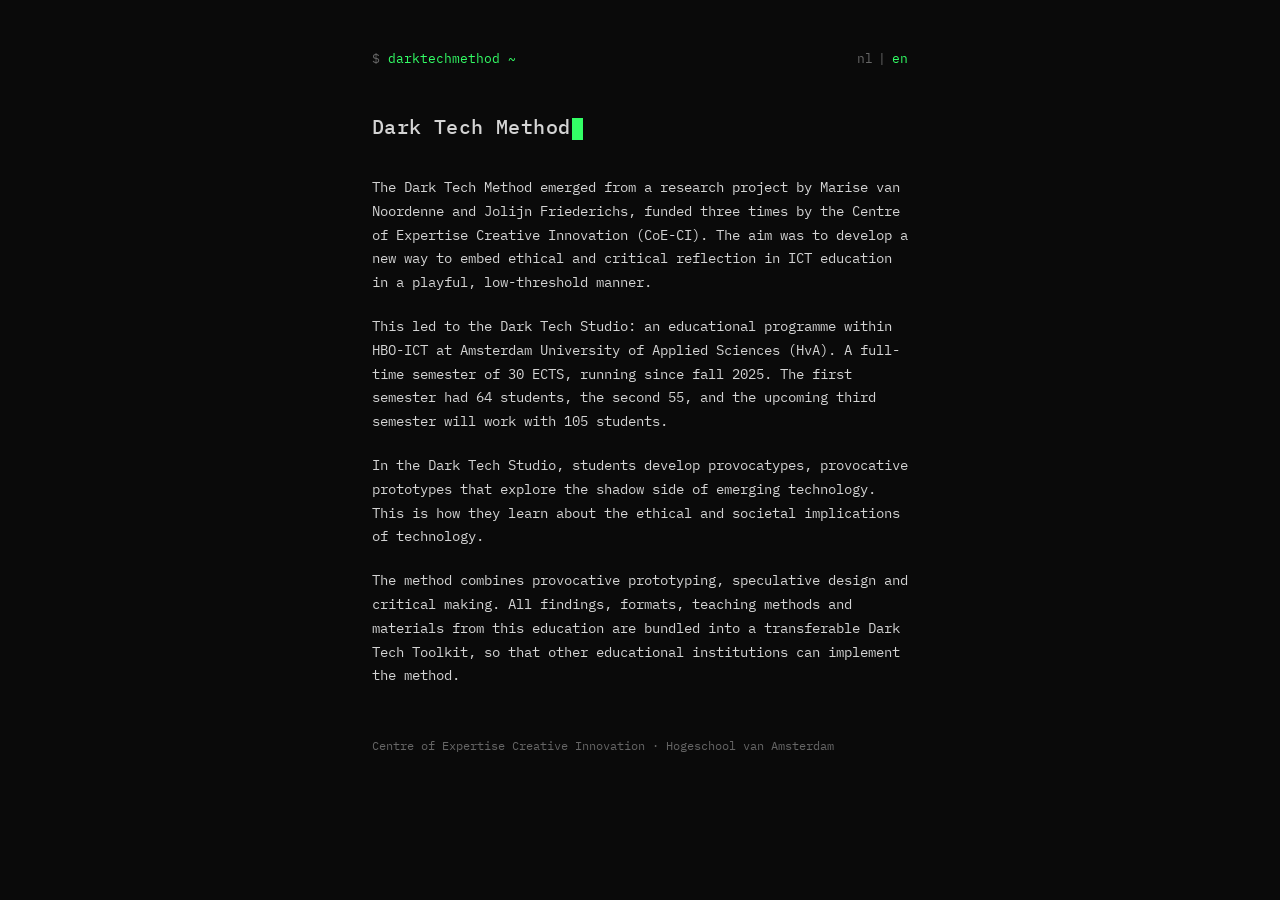
==== index.html @ 6138d69b "Initial Dark Tech Method site with bilingual terminal UI. Single-page static site with NL/EN languag" ====
<!DOCTYPE html>
<html lang="nl">
<head>
  <meta charset="UTF-8" />
  <meta name="viewport" content="width=device-width, initial-scale=1.0" />
  <title>Dark Tech Methode</title>
  <meta name="description" content="Een overdraagbare methode voor ethische en kritische reflectie op technologie in het ICT-onderwijs — ontwikkeld aan de Hogeschool van Amsterdam." />
  <link rel="stylesheet" href="style.css" />
  <link rel="preconnect" href="https://fonts.googleapis.com" />
  <link rel="preconnect" href="https://fonts.gstatic.com" crossorigin />
  <link href="https://fonts.googleapis.com/css2?family=IBM+Plex+Mono:wght@400;500&display=swap" rel="stylesheet" />
  <link rel="icon" type="image/svg+xml" href="data:image/svg+xml,<svg xmlns='http://www.w3.org/2000/svg' viewBox='0 0 32 32'><rect width='32' height='32' fill='%230a0a0a'/><text x='6' y='22' font-family='monospace' font-size='16' fill='%2333ff66'>$</text></svg>" />
</head>
<body>

  <main class="page">

    <div class="top">
      <p class="prompt">darktechmethod ~</p>
      <div class="lang-switch" role="group" aria-label="Taal / Language">
        <button type="button" class="lang-btn active" data-lang="nl">nl</button>
        <span class="lang-sep">|</span>
        <button type="button" class="lang-btn" data-lang="en">en</button>
      </div>
    </div>

    <h1><span data-i18n="title">Dark Tech Methode</span><span class="cursor" aria-hidden="true"></span></h1>

    <div class="text">
      <p data-i18n="p1">De Dark Tech Methode is voortgekomen uit een onderzoeksproject van Marise van Noordenne en Jolijn Friederichs, drie keer gefinancierd door het Centre of Expertise Creative Innovation (CoE-CI). Het doel was een nieuwe manier te ontwikkelen om ethische en kritische reflectie op een speelse en laagdrempelige manier in te bedden in het ICT-onderwijs.</p>

      <p data-i18n="p2">Dit mondde uit in de opzet van de Dark Tech Studio: een onderwijsprogramma op HBO-ICT aan de Hogeschool van Amsterdam. Een fulltime semester van 30 ECTS, dat sinds het najaar van 2025 draait. Het eerste semester telde 64 studenten, het tweede 55, en het derde aankomende semester gaat aan de slag met 105 studenten.</p>

      <p data-i18n="p3">In de Dark Tech Studio ontwikkelen studenten provocatypes, provocatieve prototypes die de schaduwkant van opkomende technologie verkennen. Zo leren ze over de ethische en maatschappelijke implicaties van technologie.</p>

      <p data-i18n="p4">De methode is een combinatie van provocative prototyping, speculative design en critical making. Alle bevindingen, formats, lesvormen en materialen uit dit onderwijs worden gebundeld in een overdraagbare Dark Tech Toolkit, zodat ook andere onderwijsinstellingen de methode kunnen implementeren.</p>
    </div>

    <p class="footer">Centre of Expertise Creative Innovation · Hogeschool van Amsterdam</p>

  </main>

  <script src="script.js"></script>
</body>
</html>
---- style.css ----
*, *::before, *::after {
  box-sizing: border-box;
  margin: 0;
  padding: 0;
}

:root {
  --bg: #0a0a0a;
  --fg: #d4d4d4;
  --dim: #666;
  --accent: #33ff66;
  --font: 'IBM Plex Mono', ui-monospace, monospace;
  --max: 36rem;
}

body {
  font-family: var(--font);
  font-size: 14px;
  line-height: 1.7;
  color: var(--fg);
  background: var(--bg);
  -webkit-font-smoothing: antialiased;
}

.page {
  max-width: var(--max);
  margin: 0 auto;
  padding: 3rem 1.25rem 4rem;
}

.top {
  display: flex;
  align-items: center;
  justify-content: space-between;
  gap: 1rem;
  margin-bottom: 2.5rem;
}

.prompt {
  color: var(--accent);
  font-size: 13px;
}

.prompt::before {
  content: '$ ';
  color: var(--dim);
}

.lang-switch {
  display: flex;
  align-items: center;
  gap: 0.35rem;
  font-size: 13px;
}

.lang-btn {
  font: inherit;
  color: var(--dim);
  background: none;
  border: none;
  cursor: pointer;
  padding: 0;
}

.lang-btn:hover {
  color: var(--fg);
}

.lang-btn.active {
  color: var(--accent);
}

.lang-sep {
  color: var(--dim);
}

h1 {
  font-size: 1.25rem;
  font-weight: 500;
  letter-spacing: 0.02em;
  margin-bottom: 2rem;
}

.cursor {
  display: inline-block;
  width: 0.55em;
  height: 1.1em;
  margin-left: 2px;
  vertical-align: text-bottom;
  background: var(--accent);
  animation: blink 1.1s step-end infinite;
}

@keyframes blink {
  50% { opacity: 0; }
}

.text p {
  margin-bottom: 1.25rem;
}

.text p:last-child {
  margin-bottom: 0;
}

.footer {
  margin-top: 3rem;
  font-size: 12px;
  color: var(--dim);
}

@media (prefers-reduced-motion: reduce) {
  .cursor {
    animation: none;
    opacity: 0.6;
  }
}
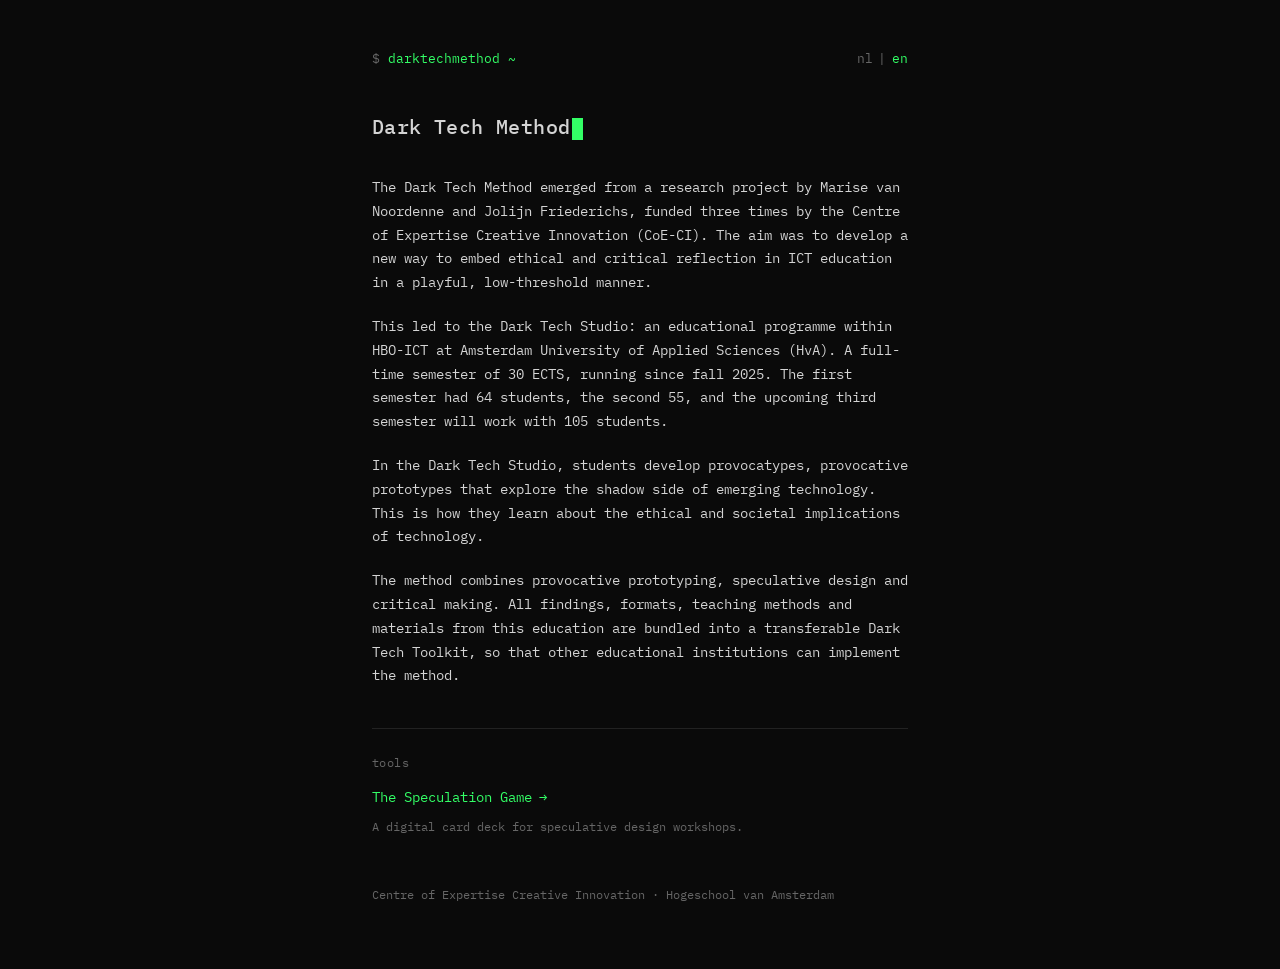
==== commit fd3e24bb: "Add Speculation Game as /speculation-game/ subpage." ====
--- a/index.html
+++ b/index.html
@@ -16,7 +16,7 @@
   <main class="page">
 
     <div class="top">
-      <p class="prompt">darktechmethod ~</p>
+      <p class="prompt" data-i18n="prompt">darktechmethode ~</p>
       <div class="lang-switch" role="group" aria-label="Taal / Language">
         <button type="button" class="lang-btn active" data-lang="nl">nl</button>
         <span class="lang-sep">|</span>
@@ -36,6 +36,15 @@
       <p data-i18n="p4">De methode is een combinatie van provocative prototyping, speculative design en critical making. Alle bevindingen, formats, lesvormen en materialen uit dit onderwijs worden gebundeld in een overdraagbare Dark Tech Toolkit, zodat ook andere onderwijsinstellingen de methode kunnen implementeren.</p>
     </div>
 
+    <nav class="tools" aria-label="Tools">
+      <p class="tools-label" data-i18n="toolsLabel">Tools</p>
+      <a class="tool-link" href="/speculation-game/">
+        <span data-i18n="gameLink">The Speculation Game</span>
+        <span aria-hidden="true">→</span>
+      </a>
+      <p class="tool-note" data-i18n="gameNote">Digitale kaartenset voor speculative design workshops.</p>
+    </nav>
+
     <p class="footer">Centre of Expertise Creative Innovation · Hogeschool van Amsterdam</p>
 
   </main>
--- a/style.css
+++ b/style.css
@@ -103,6 +103,40 @@
   margin-bottom: 0;
 }
 
+.tools {
+  margin-top: 2.5rem;
+  padding-top: 1.5rem;
+  border-top: 1px solid #222;
+}
+
+.tools-label {
+  margin-bottom: 0.75rem;
+  font-size: 12px;
+  color: var(--dim);
+  text-transform: lowercase;
+  letter-spacing: 0.04em;
+}
+
+.tool-link {
+  display: inline-flex;
+  align-items: center;
+  gap: 0.45rem;
+  color: var(--accent);
+  text-decoration: none;
+  font-size: 14px;
+}
+
+.tool-link:hover {
+  text-decoration: underline;
+  text-underline-offset: 3px;
+}
+
+.tool-note {
+  margin-top: 0.45rem;
+  font-size: 12px;
+  color: var(--dim);
+}
+
 .footer {
   margin-top: 3rem;
   font-size: 12px;
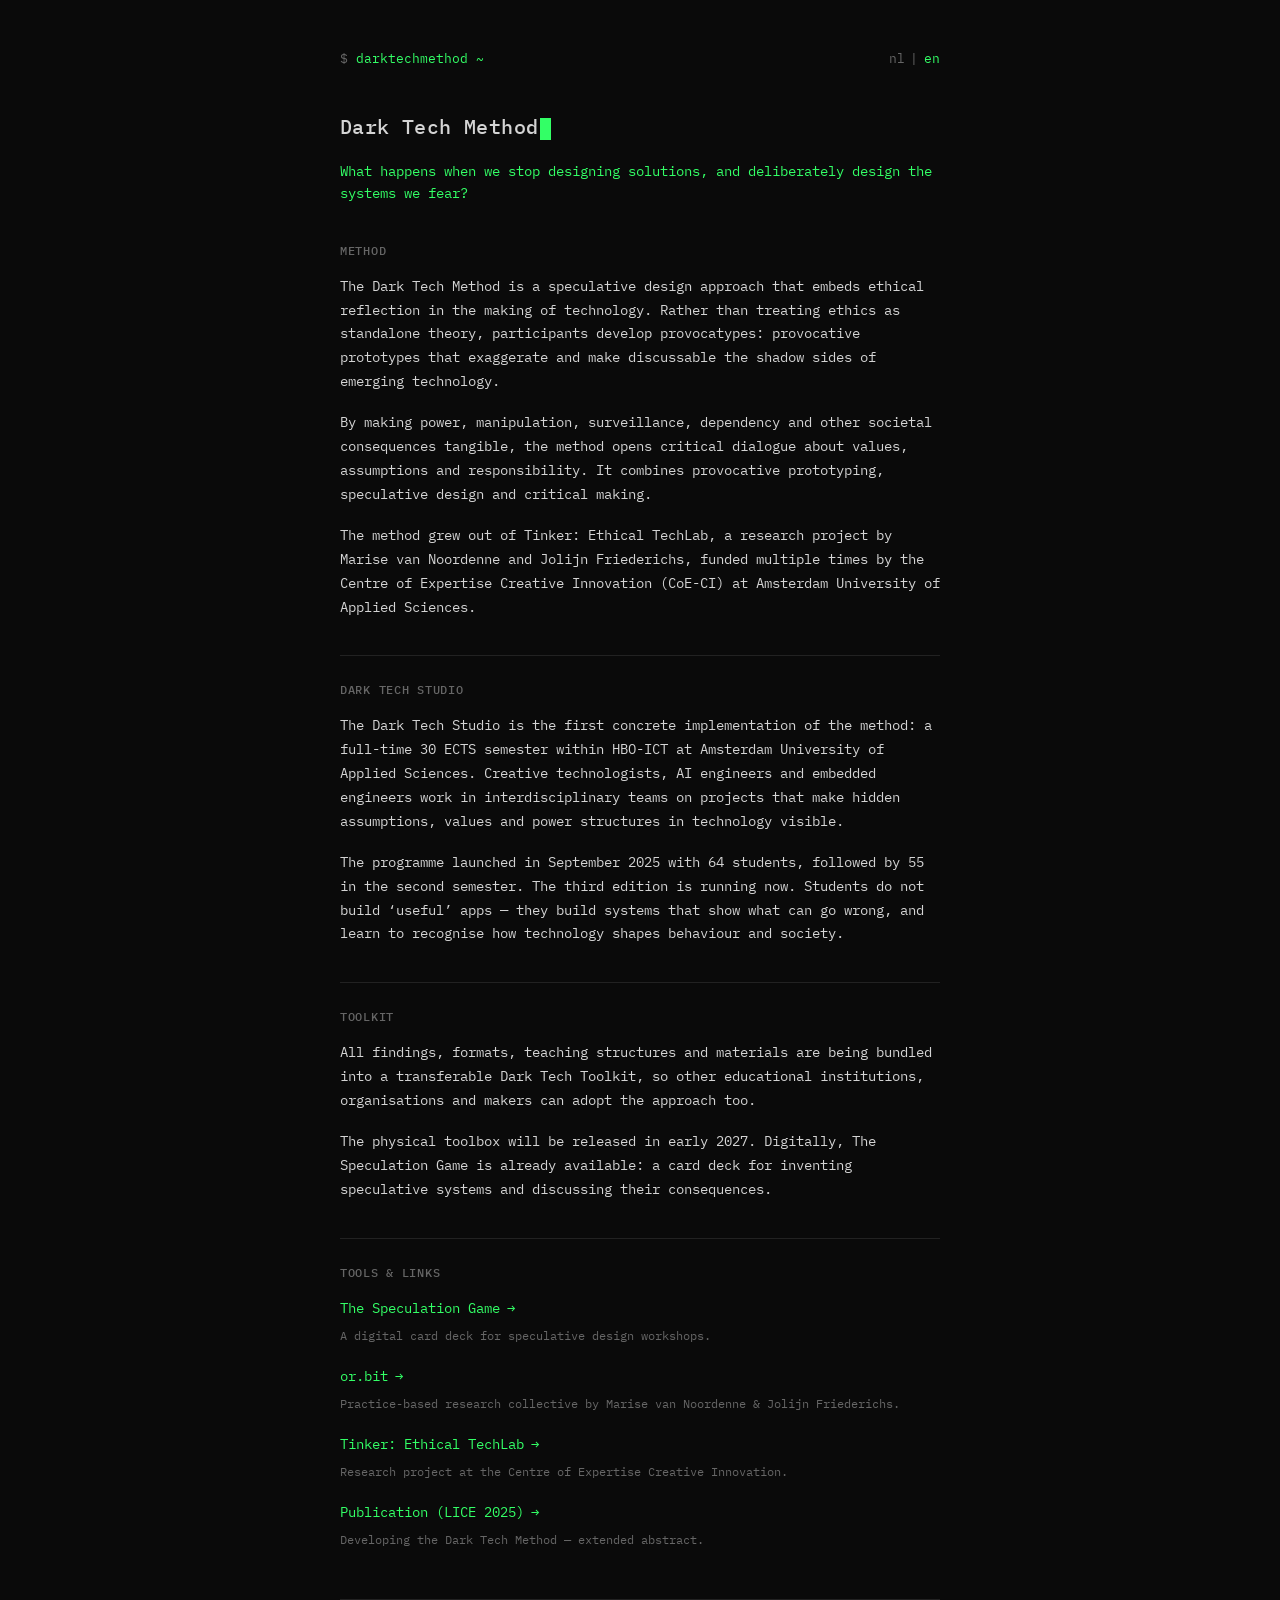
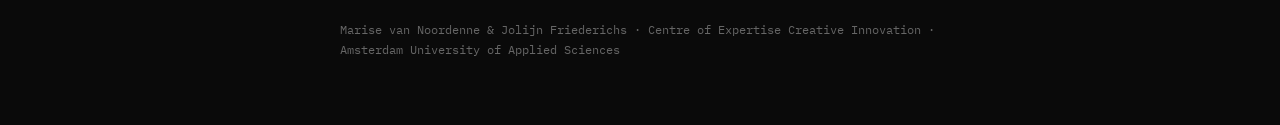
==== commit 60fb81ae: "Expand site with method, studio, toolkit (2027) and key links." ====
--- a/index.html
+++ b/index.html
@@ -25,27 +25,71 @@
     </div>
 
     <h1><span data-i18n="title">Dark Tech Methode</span><span class="cursor" aria-hidden="true"></span></h1>
+    <p class="lede" data-i18n="lede">Wat gebeurt er als we stoppen met oplossingen ontwerpen, en juist de systemen maken die we vrezen?</p>
 
-    <div class="text">
-      <p data-i18n="p1">De Dark Tech Methode is voortgekomen uit een onderzoeksproject van Marise van Noordenne en Jolijn Friederichs, drie keer gefinancierd door het Centre of Expertise Creative Innovation (CoE-CI). Het doel was een nieuwe manier te ontwikkelen om ethische en kritische reflectie op een speelse en laagdrempelige manier in te bedden in het ICT-onderwijs.</p>
+    <section class="block">
+      <h2 data-i18n="methodLabel">Methode</h2>
+      <div class="text">
+        <p data-i18n="method1">De Dark Tech Methode is een speculative design-aanpak die ethische reflectie inbedt in het maken van technologie. In plaats van ethiek als aparte theorie te behandelen, ontwikkelen deelnemers provocatypes: provocatieve prototypes die de schaduwkant van opkomende technologie uitvergroten en bespreekbaar maken.</p>
+        <p data-i18n="method2">Door macht, manipulatie, surveillance, afhankelijkheid en andere maatschappelijke gevolgen tastbaar te maken, ontstaat kritische dialoog over waarden, aannames en verantwoordelijkheid. De methode combineert provocative prototyping, speculative design en critical making.</p>
+        <p data-i18n="method3">De methode kwam voort uit Tinker: Ethical TechLab, een onderzoeksproject van Marise van Noordenne en Jolijn Friederichs, meermalen gefinancierd door het Centre of Expertise Creative Innovation (CoE-CI) aan de Hogeschool van Amsterdam.</p>
+      </div>
+    </section>
 
-      <p data-i18n="p2">Dit mondde uit in de opzet van de Dark Tech Studio: een onderwijsprogramma op HBO-ICT aan de Hogeschool van Amsterdam. Een fulltime semester van 30 ECTS, dat sinds het najaar van 2025 draait. Het eerste semester telde 64 studenten, het tweede 55, en het derde aankomende semester gaat aan de slag met 105 studenten.</p>
+    <section class="block">
+      <h2 data-i18n="studioLabel">Dark Tech Studio</h2>
+      <div class="text">
+        <p data-i18n="studio1">De Dark Tech Studio is de eerste concrete toepassing van de methode: een fulltime semester van 30 ECTS binnen HBO-ICT aan de Hogeschool van Amsterdam. Creative technologists, AI-engineers en embedded engineers werken interdisciplinair aan projecten die verborgen aannames, waarden en machtsstructuren in technologie zichtbaar maken.</p>
+        <p data-i18n="studio2">Het programma startte in september 2025 met 64 studenten, gevolgd door 55 in het tweede semester. De derde editie loopt nu. Studenten bouwen geen ‘handige’ apps, maar systemen die laten zien wat er mis kan gaan — en leren zo beter herkennen hoe technologie gedrag en samenleving stuurt.</p>
+      </div>
+    </section>
 
-      <p data-i18n="p3">In de Dark Tech Studio ontwikkelen studenten provocatypes, provocatieve prototypes die de schaduwkant van opkomende technologie verkennen. Zo leren ze over de ethische en maatschappelijke implicaties van technologie.</p>
+    <section class="block">
+      <h2 data-i18n="toolkitLabel">Toolkit</h2>
+      <div class="text">
+        <p data-i18n="toolkit1">Alle bevindingen, formats, lesvormen en materialen worden gebundeld in een overdraagbare Dark Tech Toolkit, zodat ook andere onderwijsinstellingen, organisaties en makers met de methode aan de slag kunnen.</p>
+        <p data-i18n="toolkit2">De fysieke toolbox verschijnt begin 2027. Digitaal is The Speculation Game al beschikbaar: een kaartenset om speculative systemen te bedenken en hun gevolgen te bespreken.</p>
+      </div>
+    </section>
 
-      <p data-i18n="p4">De methode is een combinatie van provocative prototyping, speculative design en critical making. Alle bevindingen, formats, lesvormen en materialen uit dit onderwijs worden gebundeld in een overdraagbare Dark Tech Toolkit, zodat ook andere onderwijsinstellingen de methode kunnen implementeren.</p>
-    </div>
+    <section class="block tools" aria-label="Tools">
+      <h2 data-i18n="toolsLabel">Tools & links</h2>
 
-    <nav class="tools" aria-label="Tools">
-      <p class="tools-label" data-i18n="toolsLabel">Tools</p>
-      <a class="tool-link" href="/speculation-game/">
-        <span data-i18n="gameLink">The Speculation Game</span>
-        <span aria-hidden="true">→</span>
-      </a>
-      <p class="tool-note" data-i18n="gameNote">Digitale kaartenset voor speculative design workshops.</p>
-    </nav>
+      <ul class="link-list">
+        <li>
+          <a class="tool-link" href="/speculation-game/">
+            <span data-i18n="gameLink">The Speculation Game</span>
+            <span aria-hidden="true">→</span>
+          </a>
+          <p class="tool-note" data-i18n="gameNote">Digitale kaartenset voor speculative design workshops.</p>
+        </li>
+        <li>
+          <a class="tool-link" href="https://www.or-bit.xyz/" rel="noopener">
+            <span data-i18n="orbitLink">or.bit</span>
+            <span aria-hidden="true">→</span>
+          </a>
+          <p class="tool-note" data-i18n="orbitNote">Practice-based research collective van Marise van Noordenne & Jolijn Friederichs.</p>
+        </li>
+        <li>
+          <a class="tool-link" href="https://coeci.nl/projecten/tinker-ethical-techlab-de-dark-tech-methode/" rel="noopener">
+            <span data-i18n="tinkerLink">Tinker: Ethical TechLab</span>
+            <span aria-hidden="true">→</span>
+          </a>
+          <p class="tool-note" data-i18n="tinkerNote">Onderzoeksproject bij Centre of Expertise Creative Innovation.</p>
+        </li>
+        <li>
+          <a class="tool-link" href="https://marisevannoordenne.nl/assets/publications/Developing-the-Dark-Tech-Method-2025.pdf" rel="noopener">
+            <span data-i18n="paperLink">Publicatie (LICE 2025)</span>
+            <span aria-hidden="true">→</span>
+          </a>
+          <p class="tool-note" data-i18n="paperNote">Developing the Dark Tech Method — extended abstract.</p>
+        </li>
+      </ul>
+    </section>
 
-    <p class="footer">Centre of Expertise Creative Innovation · Hogeschool van Amsterdam</p>
+    <p class="footer">
+      <span data-i18n="footer">Marise van Noordenne & Jolijn Friederichs · Centre of Expertise Creative Innovation · Hogeschool van Amsterdam</span>
+    </p>
 
   </main>
 
--- a/style.css
+++ b/style.css
@@ -8,9 +8,10 @@
   --bg: #0a0a0a;
   --fg: #d4d4d4;
   --dim: #666;
+  --line: #222;
   --accent: #33ff66;
   --font: 'IBM Plex Mono', ui-monospace, monospace;
-  --max: 36rem;
+  --max: 40rem;
 }
 
 body {
@@ -78,7 +79,7 @@
   font-size: 1.25rem;
   font-weight: 500;
   letter-spacing: 0.02em;
-  margin-bottom: 2rem;
+  margin-bottom: 1rem;
 }
 
 .cursor {
@@ -95,8 +96,35 @@
   50% { opacity: 0; }
 }
 
+.lede {
+  margin-bottom: 2.25rem;
+  color: var(--accent);
+  font-size: 14px;
+  line-height: 1.6;
+}
+
+.block {
+  margin-bottom: 2.25rem;
+  padding-top: 1.5rem;
+  border-top: 1px solid var(--line);
+}
+
+.block:first-of-type {
+  border-top: none;
+  padding-top: 0;
+}
+
+h2 {
+  margin-bottom: 0.85rem;
+  font-size: 12px;
+  font-weight: 500;
+  letter-spacing: 0.06em;
+  text-transform: uppercase;
+  color: var(--dim);
+}
+
 .text p {
-  margin-bottom: 1.25rem;
+  margin-bottom: 1.1rem;
 }
 
 .text p:last-child {
@@ -104,17 +132,14 @@
 }
 
 .tools {
-  margin-top: 2.5rem;
-  padding-top: 1.5rem;
-  border-top: 1px solid #222;
+  margin-bottom: 0;
 }
 
-.tools-label {
-  margin-bottom: 0.75rem;
-  font-size: 12px;
-  color: var(--dim);
-  text-transform: lowercase;
-  letter-spacing: 0.04em;
+.link-list {
+  list-style: none;
+  display: flex;
+  flex-direction: column;
+  gap: 1.15rem;
 }
 
 .tool-link {
@@ -132,13 +157,15 @@
 }
 
 .tool-note {
-  margin-top: 0.45rem;
+  margin-top: 0.35rem;
   font-size: 12px;
   color: var(--dim);
 }
 
 .footer {
   margin-top: 3rem;
+  padding-top: 1.25rem;
+  border-top: 1px solid var(--line);
   font-size: 12px;
   color: var(--dim);
 }
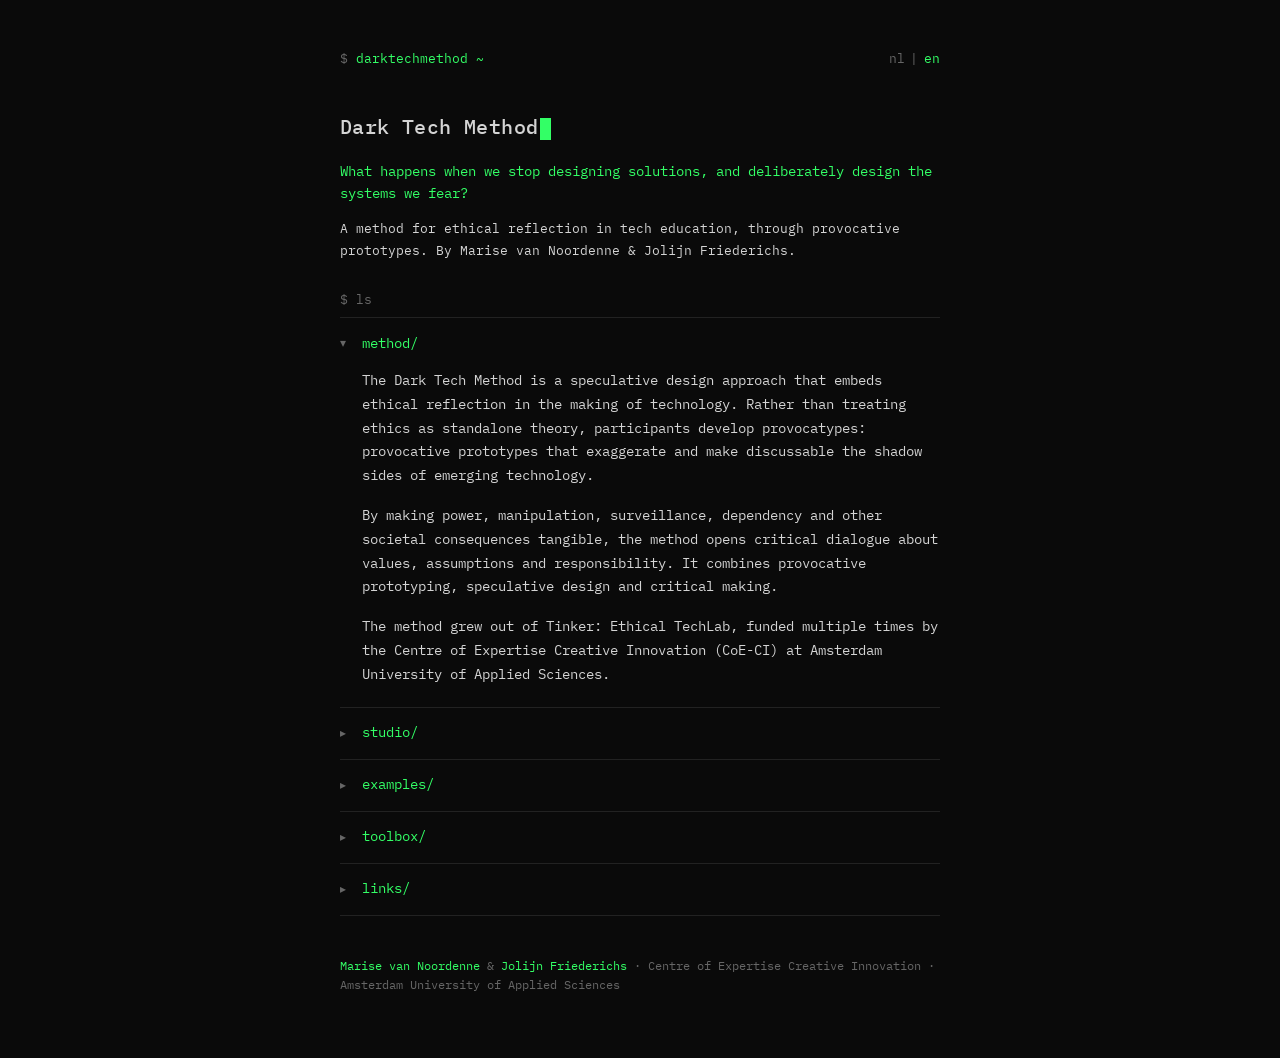
==== commit 949ca3e7: "Expand Dark Tech Method site with clearer structure and studio visuals." ====
--- a/index.html
+++ b/index.html
@@ -4,7 +4,13 @@
   <meta charset="UTF-8" />
   <meta name="viewport" content="width=device-width, initial-scale=1.0" />
   <title>Dark Tech Methode</title>
-  <meta name="description" content="Een overdraagbare methode voor ethische en kritische reflectie op technologie in het ICT-onderwijs — ontwikkeld aan de Hogeschool van Amsterdam." />
+  <meta name="description" content="Een overdraagbare methode voor ethische en kritische reflectie op technologie in het ICT-onderwijs, ontwikkeld aan de Hogeschool van Amsterdam." />
+  <meta property="og:title" content="Dark Tech Methode" />
+  <meta property="og:description" content="Wat gebeurt er als we stoppen met oplossingen ontwerpen, en juist de systemen maken die we vrezen?" />
+  <meta property="og:type" content="website" />
+  <meta property="og:url" content="https://darktechmethod.com/" />
+  <meta property="og:image" content="https://darktechmethod.com/images/hero.jpg" />
+  <meta name="twitter:card" content="summary_large_image" />
   <link rel="stylesheet" href="style.css" />
   <link rel="preconnect" href="https://fonts.googleapis.com" />
   <link rel="preconnect" href="https://fonts.gstatic.com" crossorigin />
@@ -26,69 +32,106 @@
 
     <h1><span data-i18n="title">Dark Tech Methode</span><span class="cursor" aria-hidden="true"></span></h1>
     <p class="lede" data-i18n="lede">Wat gebeurt er als we stoppen met oplossingen ontwerpen, en juist de systemen maken die we vrezen?</p>
+    <p class="intro" data-i18n="intro">Een methode voor ethische reflectie in tech-onderwijs, via provocatieve prototypes. Door Marise van Noordenne &amp; Jolijn Friederichs.</p>
 
-    <section class="block">
-      <h2 data-i18n="methodLabel">Methode</h2>
-      <div class="text">
-        <p data-i18n="method1">De Dark Tech Methode is een speculative design-aanpak die ethische reflectie inbedt in het maken van technologie. In plaats van ethiek als aparte theorie te behandelen, ontwikkelen deelnemers provocatypes: provocatieve prototypes die de schaduwkant van opkomende technologie uitvergroten en bespreekbaar maken.</p>
-        <p data-i18n="method2">Door macht, manipulatie, surveillance, afhankelijkheid en andere maatschappelijke gevolgen tastbaar te maken, ontstaat kritische dialoog over waarden, aannames en verantwoordelijkheid. De methode combineert provocative prototyping, speculative design en critical making.</p>
-        <p data-i18n="method3">De methode kwam voort uit Tinker: Ethical TechLab, een onderzoeksproject van Marise van Noordenne en Jolijn Friederichs, meermalen gefinancierd door het Centre of Expertise Creative Innovation (CoE-CI) aan de Hogeschool van Amsterdam.</p>
-      </div>
-    </section>
+    <p class="index-label" data-i18n="indexLabel">$ ls</p>
+    <div class="term-stack">
 
-    <section class="block">
-      <h2 data-i18n="studioLabel">Dark Tech Studio</h2>
-      <div class="text">
-        <p data-i18n="studio1">De Dark Tech Studio is de eerste concrete toepassing van de methode: een fulltime semester van 30 ECTS binnen HBO-ICT aan de Hogeschool van Amsterdam. Creative technologists, AI-engineers en embedded engineers werken interdisciplinair aan projecten die verborgen aannames, waarden en machtsstructuren in technologie zichtbaar maken.</p>
-        <p data-i18n="studio2">Het programma startte in september 2025 met 64 studenten, gevolgd door 55 in het tweede semester. De derde editie loopt nu. Studenten bouwen geen ‘handige’ apps, maar systemen die laten zien wat er mis kan gaan — en leren zo beter herkennen hoe technologie gedrag en samenleving stuurt.</p>
-      </div>
-    </section>
+      <details class="term-block" open>
+        <summary><span class="term-name" data-i18n="methodLabel">methode/</span></summary>
+        <div class="term-body text">
+          <p data-i18n="method1">De Dark Tech Methode is een speculative design-aanpak die ethische reflectie inbedt in het maken van technologie. In plaats van ethiek als aparte theorie te behandelen, ontwikkelen deelnemers provocatypes: provocatieve prototypes die de schaduwkant van opkomende technologie uitvergroten en bespreekbaar maken.</p>
+          <p data-i18n="method2">Door macht, manipulatie, surveillance, afhankelijkheid en andere maatschappelijke gevolgen tastbaar te maken, ontstaat kritische dialoog over waarden, aannames en verantwoordelijkheid. De methode combineert provocative prototyping, speculative design en critical making.</p>
+          <p data-i18n="method3">De methode kwam voort uit Tinker: Ethical TechLab, meermalen gefinancierd door het Centre of Expertise Creative Innovation (CoE-CI) aan de Hogeschool van Amsterdam.</p>
+        </div>
+      </details>
 
-    <section class="block">
-      <h2 data-i18n="toolkitLabel">Toolkit</h2>
-      <div class="text">
-        <p data-i18n="toolkit1">Alle bevindingen, formats, lesvormen en materialen worden gebundeld in een overdraagbare Dark Tech Toolkit, zodat ook andere onderwijsinstellingen, organisaties en makers met de methode aan de slag kunnen.</p>
-        <p data-i18n="toolkit2">De fysieke toolbox verschijnt begin 2027. Digitaal is The Speculation Game al beschikbaar: een kaartenset om speculative systemen te bedenken en hun gevolgen te bespreken.</p>
-      </div>
-    </section>
+      <details class="term-block">
+        <summary><span class="term-name" data-i18n="studioLabel">studio/</span></summary>
+        <div class="term-body text">
+          <p data-i18n="studio1">De Dark Tech Studio is de eerste concrete toepassing van de methode: een fulltime semester van 30 ECTS binnen HBO-ICT aan de Hogeschool van Amsterdam. Creative technologists, AI-engineers en embedded engineers werken interdisciplinair aan projecten die verborgen aannames, waarden en machtsstructuren in technologie zichtbaar maken.</p>
+          <p data-i18n="studio2">Het programma startte in september 2025 met 64 studenten, gevolgd door 55 in het tweede semester. De derde editie loopt nu met 96 studenten. Studenten bouwen geen ‘handige’ apps, maar systemen die laten zien wat er mis kan gaan. Zo leren ze beter herkennen hoe technologie gedrag en samenleving stuurt.</p>
+          <figure class="media">
+            <img src="images/hero.jpg" alt="" width="1024" height="683" loading="lazy" />
+            <figcaption data-i18n="photoCredit">Foto: Dark Tech Studio, Hogeschool van Amsterdam</figcaption>
+          </figure>
+        </div>
+      </details>
 
-    <section class="block tools" aria-label="Tools">
-      <h2 data-i18n="toolsLabel">Tools & links</h2>
+      <details class="term-block">
+        <summary><span class="term-name" data-i18n="examplesLabel">voorbeelden/</span></summary>
+        <div class="term-body">
+          <p class="section-intro" data-i18n="examplesIntro">Uit de Dark Tech Studio: provocatypes die ethische spanningen uitvergroten.</p>
+          <ul class="example-list">
+            <li>
+              <p class="example-title" data-i18n="ex1Title">AI-fotohokje</p>
+              <p class="example-text" data-i18n="ex1Text">Op basis van je foto schat AI hoe oud je bent, wat je verdient en hoe groot het risico is dat je een dief bent. Oordeel als speelervaring.</p>
+            </li>
+            <li>
+              <p class="example-title" data-i18n="ex2Title">The Punishing Home</p>
+              <p class="example-text" data-i18n="ex2Text">Een huiskamer waarin smart devices je gedrag ‘verbeteren’: ventilatie, licht en systemen die bepalen wat goed voor jou is.</p>
+            </li>
+            <li>
+              <p class="example-title" data-i18n="ex3Title">Verslavende wearable</p>
+              <p class="example-text" data-i18n="ex3Text">Een 3D-geprinte wearable die online gokken koppelt aan blijven lopen: gamification van gezondheid, één stap verder.</p>
+            </li>
+          </ul>
+          <figure class="media">
+            <img src="images/gallery-01.jpg" alt="" width="1024" height="683" loading="lazy" />
+            <figcaption data-i18n="boothCredit">Studentwerk: gambling prototype</figcaption>
+          </figure>
+          <p class="cmd-line compact">
+            <span class="cmd-prefix">$</span>
+            <a class="cmd-link" href="https://coeci.nl/dark-tech-studio-ict-studenten-verkennen-de-donkere-kant-van-technologie/" rel="noopener">open coeci.nl/dark-tech-studio</a>
+          </p>
+        </div>
+      </details>
 
-      <ul class="link-list">
-        <li>
-          <a class="tool-link" href="/speculation-game/">
-            <span data-i18n="gameLink">The Speculation Game</span>
-            <span aria-hidden="true">→</span>
-          </a>
-          <p class="tool-note" data-i18n="gameNote">Digitale kaartenset voor speculative design workshops.</p>
-        </li>
-        <li>
-          <a class="tool-link" href="https://www.or-bit.xyz/" rel="noopener">
-            <span data-i18n="orbitLink">or.bit</span>
-            <span aria-hidden="true">→</span>
-          </a>
-          <p class="tool-note" data-i18n="orbitNote">Practice-based research collective van Marise van Noordenne & Jolijn Friederichs.</p>
-        </li>
-        <li>
-          <a class="tool-link" href="https://coeci.nl/projecten/tinker-ethical-techlab-de-dark-tech-methode/" rel="noopener">
-            <span data-i18n="tinkerLink">Tinker: Ethical TechLab</span>
-            <span aria-hidden="true">→</span>
-          </a>
-          <p class="tool-note" data-i18n="tinkerNote">Onderzoeksproject bij Centre of Expertise Creative Innovation.</p>
-        </li>
-        <li>
-          <a class="tool-link" href="https://marisevannoordenne.nl/assets/publications/Developing-the-Dark-Tech-Method-2025.pdf" rel="noopener">
-            <span data-i18n="paperLink">Publicatie (LICE 2025)</span>
-            <span aria-hidden="true">→</span>
-          </a>
-          <p class="tool-note" data-i18n="paperNote">Developing the Dark Tech Method — extended abstract.</p>
-        </li>
-      </ul>
-    </section>
+      <details class="term-block">
+        <summary><span class="term-name" data-i18n="toolkitLabel">toolbox/</span></summary>
+        <div class="term-body text">
+          <p data-i18n="toolkit1">Alle bevindingen, formats, lesvormen en materialen worden gebundeld in een overdraagbare Dark Tech Toolbox, zodat ook andere onderwijsinstellingen, organisaties en makers met de methode aan de slag kunnen.</p>
+          <p data-i18n="toolkit2">De fysieke Dark Tech Toolbox verschijnt begin 2027. Digitaal is The Speculation Game al beschikbaar als kaartenset.</p>
+          <p class="cmd-line compact">
+            <span class="cmd-prefix">$</span>
+            <a class="cmd-link" href="/speculation-game/">./speculation-game</a>
+            <span class="cmd-hint" data-i18n="gameHint">-- digitale kaartenset</span>
+          </p>
+          <p class="cmd-line compact">
+            <span class="cmd-prefix">$</span>
+            <a class="cmd-link" href="mailto:hello@or-bit.xyz">mail hello@or-bit.xyz</a>
+            <span class="cmd-hint" data-i18n="contactHint">-- interesse in toolbox of workshop</span>
+          </p>
+        </div>
+      </details>
+
+      <details class="term-block">
+        <summary><span class="term-name" data-i18n="linksLabel">links/</span></summary>
+        <div class="term-body">
+          <ul class="path-list">
+            <li>
+              <a href="https://coeci.nl/projecten/tinker-ethical-techlab-de-dark-tech-methode/" rel="noopener"><span data-i18n="tinkerLink">tinker-ethical-techlab</span></a>
+              <span class="path-note" data-i18n="tinkerNote">onderzoek CoE-CI</span>
+            </li>
+            <li>
+              <a href="https://marisevannoordenne.nl/assets/publications/Developing-the-Dark-Tech-Method-2025.pdf" rel="noopener"><span data-i18n="paperLink">lice-2025.pdf</span></a>
+              <span class="path-note" data-i18n="paperNote">publicatie</span>
+            </li>
+            <li>
+              <a href="https://www.or-bit.xyz/" rel="noopener"><span data-i18n="orbitLink">or-bit.xyz</span></a>
+              <span class="path-note" data-i18n="orbitNote">workshops &amp; research</span>
+            </li>
+          </ul>
+        </div>
+      </details>
+
+    </div>
 
     <p class="footer">
-      <span data-i18n="footer">Marise van Noordenne & Jolijn Friederichs · Centre of Expertise Creative Innovation · Hogeschool van Amsterdam</span>
+      <a href="https://marisevannoordenne.nl/" rel="noopener">Marise van Noordenne</a>
+      <span aria-hidden="true"> &amp; </span>
+      <a href="https://www.jolijnfriederichs.com/" rel="noopener">Jolijn Friederichs</a>
+      <span data-i18n="footerRest"> · Centre of Expertise Creative Innovation · Hogeschool van Amsterdam</span>
     </p>
 
   </main>
--- a/style.css
+++ b/style.css
@@ -97,77 +97,202 @@
 }
 
 .lede {
-  margin-bottom: 2.25rem;
+  margin-bottom: 0.85rem;
   color: var(--accent);
   font-size: 14px;
   line-height: 1.6;
 }
 
-.block {
-  margin-bottom: 2.25rem;
-  padding-top: 1.5rem;
+.intro {
+  margin-bottom: 1.75rem;
+  color: var(--fg);
+  font-size: 13px;
+  line-height: 1.65;
+  max-width: 36rem;
+}
+
+.cmd-line {
+  display: flex;
+  flex-wrap: wrap;
+  align-items: baseline;
+  gap: 0.45rem 0.55rem;
+  margin-bottom: 1.5rem;
+  font-size: 14px;
+}
+
+.cmd-line.compact {
+  margin: 1rem 0 0;
+}
+
+.cmd-prefix {
+  color: var(--dim);
+}
+
+.cmd-link {
+  color: var(--accent);
+  text-decoration: none;
+}
+
+.cmd-link:hover {
+  text-decoration: underline;
+  text-underline-offset: 3px;
+}
+
+.cmd-hint {
+  color: var(--dim);
+  font-size: 12px;
+}
+
+.media {
+  margin: 1rem 0 0;
+}
+
+.media img {
+  display: block;
+  width: 100%;
+  height: auto;
+  border: 1px solid var(--line);
+}
+
+.media figcaption,
+.media-note {
+  margin-top: 0.45rem;
+  font-size: 11px;
+  color: var(--dim);
+}
+
+.index-label {
+  margin-bottom: 0.35rem;
+  color: var(--dim);
+  font-size: 13px;
+}
+
+.term-stack {
+  display: flex;
+  flex-direction: column;
+}
+
+.term-block {
   border-top: 1px solid var(--line);
 }
 
-.block:first-of-type {
-  border-top: none;
-  padding-top: 0;
-}
-
-h2 {
-  margin-bottom: 0.85rem;
+.term-block:last-child {
+  border-bottom: 1px solid var(--line);
+}
+
+.term-block summary {
+  list-style: none;
+  cursor: pointer;
+  display: flex;
+  align-items: center;
+  gap: 0.55rem;
+  padding: 0.85rem 0;
+  color: var(--accent);
+  user-select: none;
+}
+
+.term-block summary::-webkit-details-marker {
+  display: none;
+}
+
+.term-block summary::before {
+  content: '▸';
+  color: var(--dim);
   font-size: 12px;
-  font-weight: 500;
-  letter-spacing: 0.06em;
-  text-transform: uppercase;
-  color: var(--dim);
+  width: 0.85rem;
+}
+
+.term-block[open] summary::before {
+  content: '▾';
+}
+
+.term-block summary:hover .term-name {
+  text-decoration: underline;
+  text-underline-offset: 3px;
+}
+
+.term-name {
+  font-size: 14px;
+}
+
+.term-body {
+  padding: 0 0 1.25rem 1.4rem;
 }
 
 .text p {
-  margin-bottom: 1.1rem;
+  margin-bottom: 1rem;
 }
 
 .text p:last-child {
   margin-bottom: 0;
 }
 
-.tools {
-  margin-bottom: 0;
-}
-
-.link-list {
+.section-intro {
+  margin-bottom: 1rem;
+}
+
+.example-list {
   list-style: none;
   display: flex;
   flex-direction: column;
-  gap: 1.15rem;
-}
-
-.tool-link {
-  display: inline-flex;
-  align-items: center;
+  gap: 0.95rem;
+}
+
+.example-title {
+  color: var(--accent);
+  font-size: 13px;
+  margin-bottom: 0.2rem;
+}
+
+.example-text {
+  font-size: 13px;
+  color: var(--fg);
+}
+
+.path-list {
+  list-style: none;
+  display: flex;
+  flex-direction: column;
   gap: 0.45rem;
+}
+
+.path-list li {
+  display: flex;
+  flex-wrap: wrap;
+  align-items: baseline;
+  gap: 0.45rem 0.85rem;
+}
+
+.path-list a {
   color: var(--accent);
   text-decoration: none;
-  font-size: 14px;
-}
-
-.tool-link:hover {
+}
+
+.path-list a:hover {
   text-decoration: underline;
   text-underline-offset: 3px;
 }
 
-.tool-note {
-  margin-top: 0.35rem;
+.path-note {
+  color: var(--dim);
   font-size: 12px;
-  color: var(--dim);
 }
 
 .footer {
-  margin-top: 3rem;
-  padding-top: 1.25rem;
-  border-top: 1px solid var(--line);
+  margin-top: 2.5rem;
   font-size: 12px;
   color: var(--dim);
+  line-height: 1.6;
+}
+
+.footer a {
+  color: var(--accent);
+  text-decoration: none;
+}
+
+.footer a:hover {
+  text-decoration: underline;
+  text-underline-offset: 3px;
 }
 
 @media (prefers-reduced-motion: reduce) {
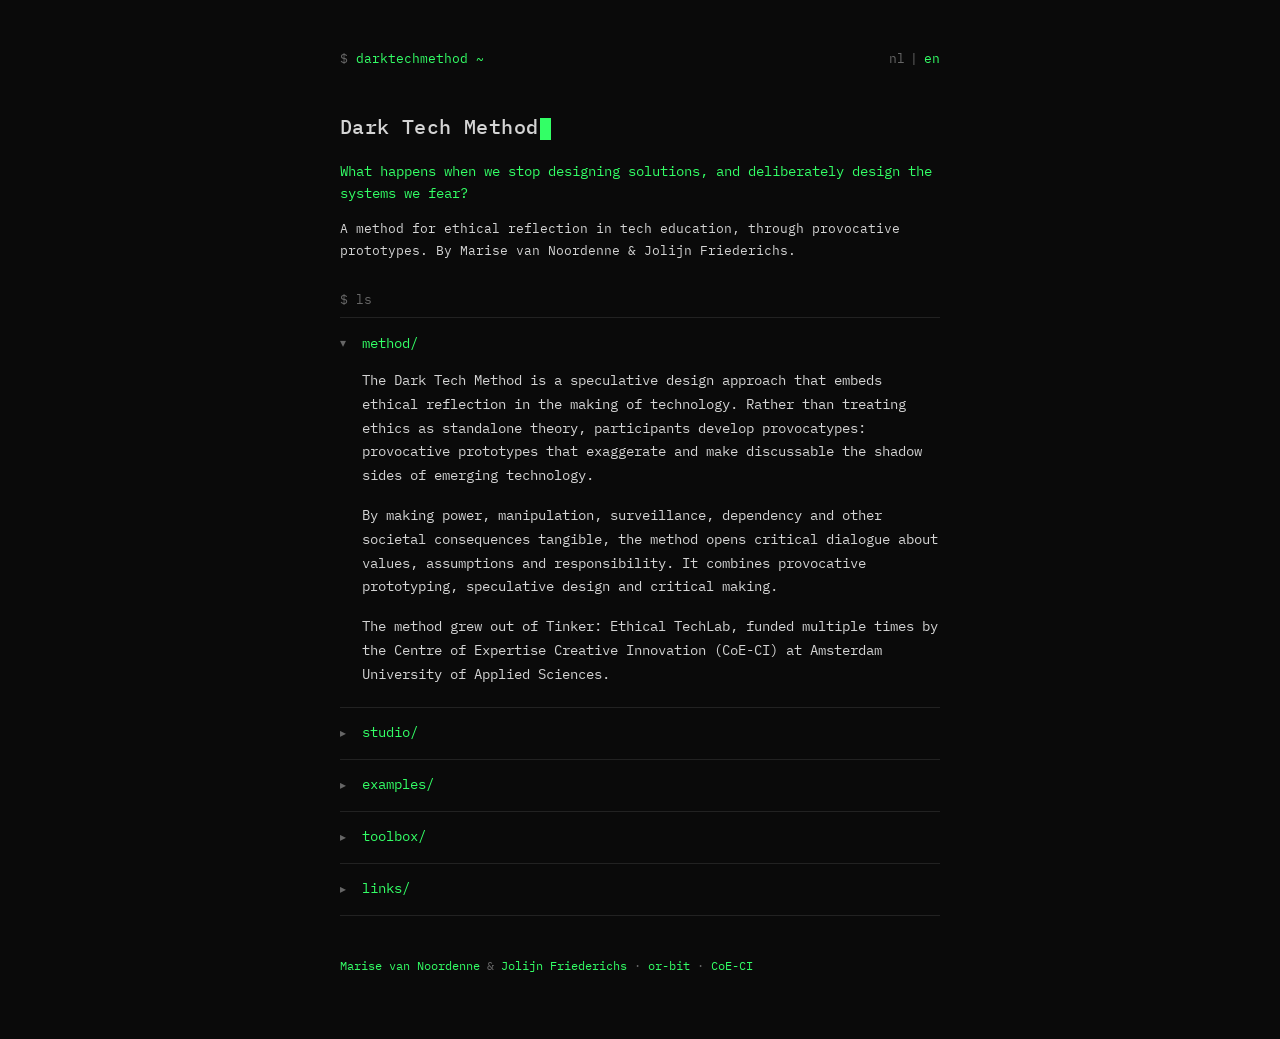
==== commit 144c9825: "Unify footers to Marise, Jolijn, or-bit and CoE-CI." ====
--- a/index.html
+++ b/index.html
@@ -91,11 +91,16 @@
         <summary><span class="term-name" data-i18n="toolkitLabel">toolbox/</span></summary>
         <div class="term-body text">
           <p data-i18n="toolkit1">Alle bevindingen, formats, lesvormen en materialen worden gebundeld in een overdraagbare Dark Tech Toolbox, zodat ook andere onderwijsinstellingen, organisaties en makers met de methode aan de slag kunnen.</p>
-          <p data-i18n="toolkit2">De fysieke Dark Tech Toolbox verschijnt begin 2027. Digitaal is The Speculation Game al beschikbaar als kaartenset.</p>
+          <p data-i18n="toolkit2">De fysieke Dark Tech Toolbox verschijnt begin 2027. The Speculation Game is digitaal beschikbaar en als fysieke set te bestellen.</p>
+          <p class="cmd-line compact">
+            <span class="cmd-prefix">$</span>
+            <a class="cmd-link" href="/deck/">./deck</a>
+            <span class="cmd-hint" data-i18n="deckHint">-- fysiek bestellen €29,95</span>
+          </p>
           <p class="cmd-line compact">
             <span class="cmd-prefix">$</span>
             <a class="cmd-link" href="/speculation-game/">./speculation-game</a>
-            <span class="cmd-hint" data-i18n="gameHint">-- digitale kaartenset</span>
+            <span class="cmd-hint" data-i18n="gameHint">-- digitaal spelen</span>
           </p>
           <p class="cmd-line compact">
             <span class="cmd-prefix">$</span>
@@ -131,7 +136,10 @@
       <a href="https://marisevannoordenne.nl/" rel="noopener">Marise van Noordenne</a>
       <span aria-hidden="true"> &amp; </span>
       <a href="https://www.jolijnfriederichs.com/" rel="noopener">Jolijn Friederichs</a>
-      <span data-i18n="footerRest"> · Centre of Expertise Creative Innovation · Hogeschool van Amsterdam</span>
+      <span aria-hidden="true"> · </span>
+      <a href="https://www.or-bit.xyz/" rel="noopener">or-bit</a>
+      <span aria-hidden="true"> · </span>
+      <a href="https://coeci.nl/" rel="noopener">CoE-CI</a>
     </p>
 
   </main>
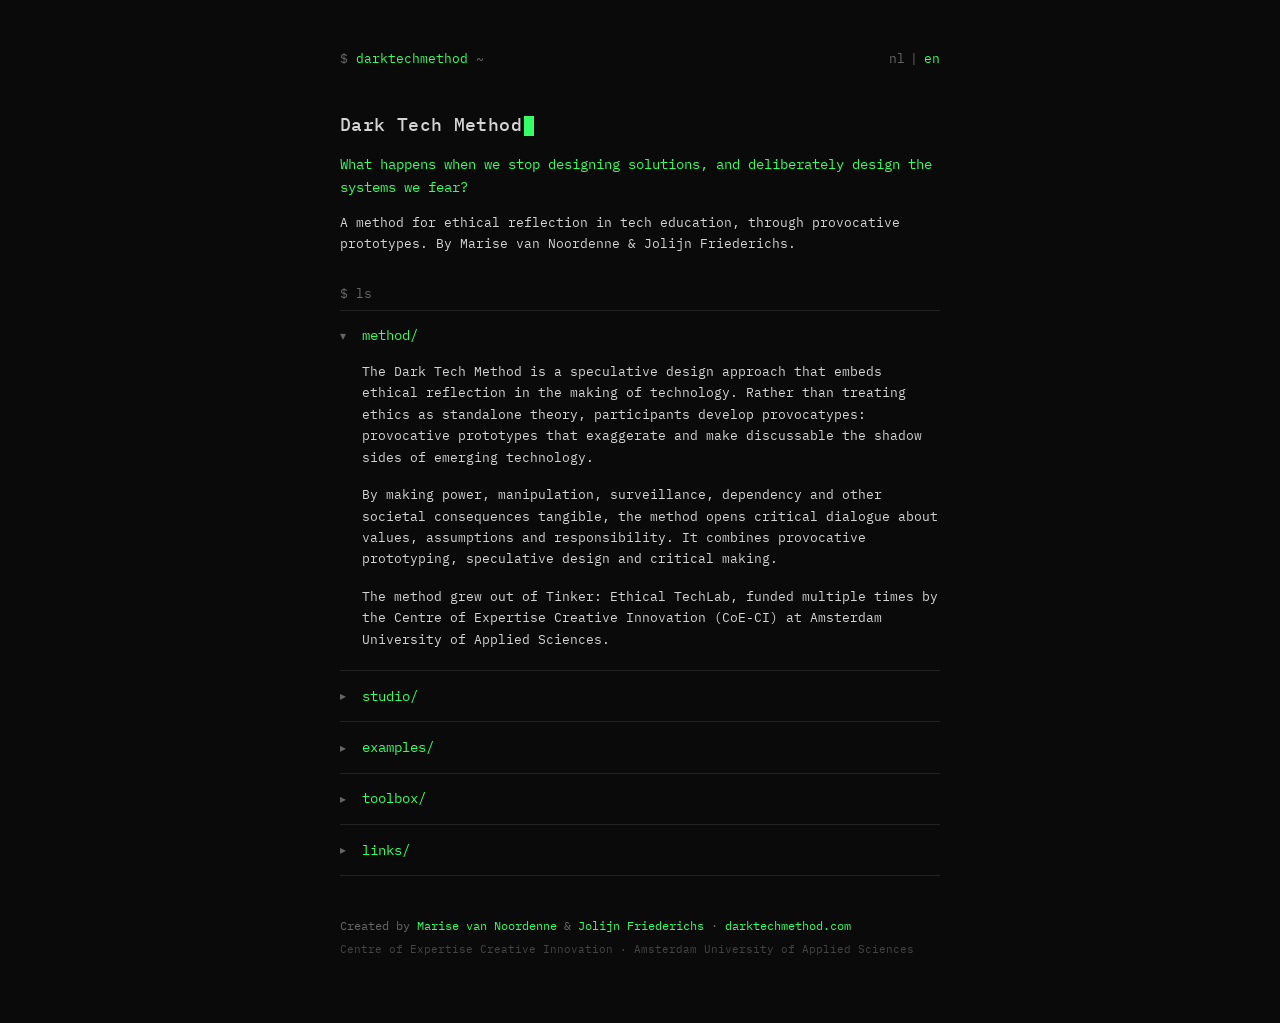
==== commit 7d212e16: "Add terminal path nav, unify footers, and tighten type scale." ====
--- a/index.html
+++ b/index.html
@@ -22,7 +22,9 @@
   <main class="page">
 
     <div class="top">
-      <p class="prompt" data-i18n="prompt">darktechmethode ~</p>
+      <p class="prompt">
+        <span data-i18n="pathRoot">darktechmethode</span><span class="path-tilde"> ~</span>
+      </p>
       <div class="lang-switch" role="group" aria-label="Taal / Language">
         <button type="button" class="lang-btn active" data-lang="nl">nl</button>
         <span class="lang-sep">|</span>
@@ -132,15 +134,17 @@
 
     </div>
 
-    <p class="footer">
-      <a href="https://marisevannoordenne.nl/" rel="noopener">Marise van Noordenne</a>
-      <span aria-hidden="true"> &amp; </span>
-      <a href="https://www.jolijnfriederichs.com/" rel="noopener">Jolijn Friederichs</a>
-      <span aria-hidden="true"> · </span>
-      <a href="https://www.or-bit.xyz/" rel="noopener">or-bit</a>
-      <span aria-hidden="true"> · </span>
-      <a href="https://coeci.nl/" rel="noopener">CoE-CI</a>
-    </p>
+    <div class="footer">
+      <p>
+        <span data-i18n="footerBy">Gemaakt door</span>
+        <a href="https://marisevannoordenne.nl/" rel="noopener">Marise van Noordenne</a>
+        <span aria-hidden="true"> &amp; </span>
+        <a href="https://www.jolijnfriederichs.com/" rel="noopener">Jolijn Friederichs</a>
+        <span aria-hidden="true"> · </span>
+        <a href="/">darktechmethod.com</a>
+      </p>
+      <p class="footer-copy" data-i18n="footerCopy">Centre of Expertise Creative Innovation · Hogeschool van Amsterdam</p>
+    </div>
 
   </main>
 
--- a/style.css
+++ b/style.css
@@ -16,8 +16,8 @@
 
 body {
   font-family: var(--font);
-  font-size: 14px;
-  line-height: 1.7;
+  font-size: 13px;
+  line-height: 1.65;
   color: var(--fg);
   background: var(--bg);
   -webkit-font-smoothing: antialiased;
@@ -47,6 +47,25 @@
   color: var(--dim);
 }
 
+.path-link {
+  color: var(--accent);
+  text-decoration: none;
+}
+
+.path-link:hover {
+  text-decoration: underline;
+  text-underline-offset: 3px;
+}
+
+.path-sep,
+.path-tilde {
+  color: var(--dim);
+}
+
+.path-here {
+  color: var(--accent);
+}
+
 .lang-switch {
   display: flex;
   align-items: center;
@@ -76,10 +95,10 @@
 }
 
 h1 {
-  font-size: 1.25rem;
+  font-size: 1.15rem;
   font-weight: 500;
   letter-spacing: 0.02em;
-  margin-bottom: 1rem;
+  margin-bottom: 0.85rem;
 }
 
 .cursor {
@@ -295,6 +314,12 @@
   text-underline-offset: 3px;
 }
 
+.footer-copy {
+  margin-top: 0.35rem;
+  font-size: 11px;
+  color: #444;
+}
+
 @media (prefers-reduced-motion: reduce) {
   .cursor {
     animation: none;
